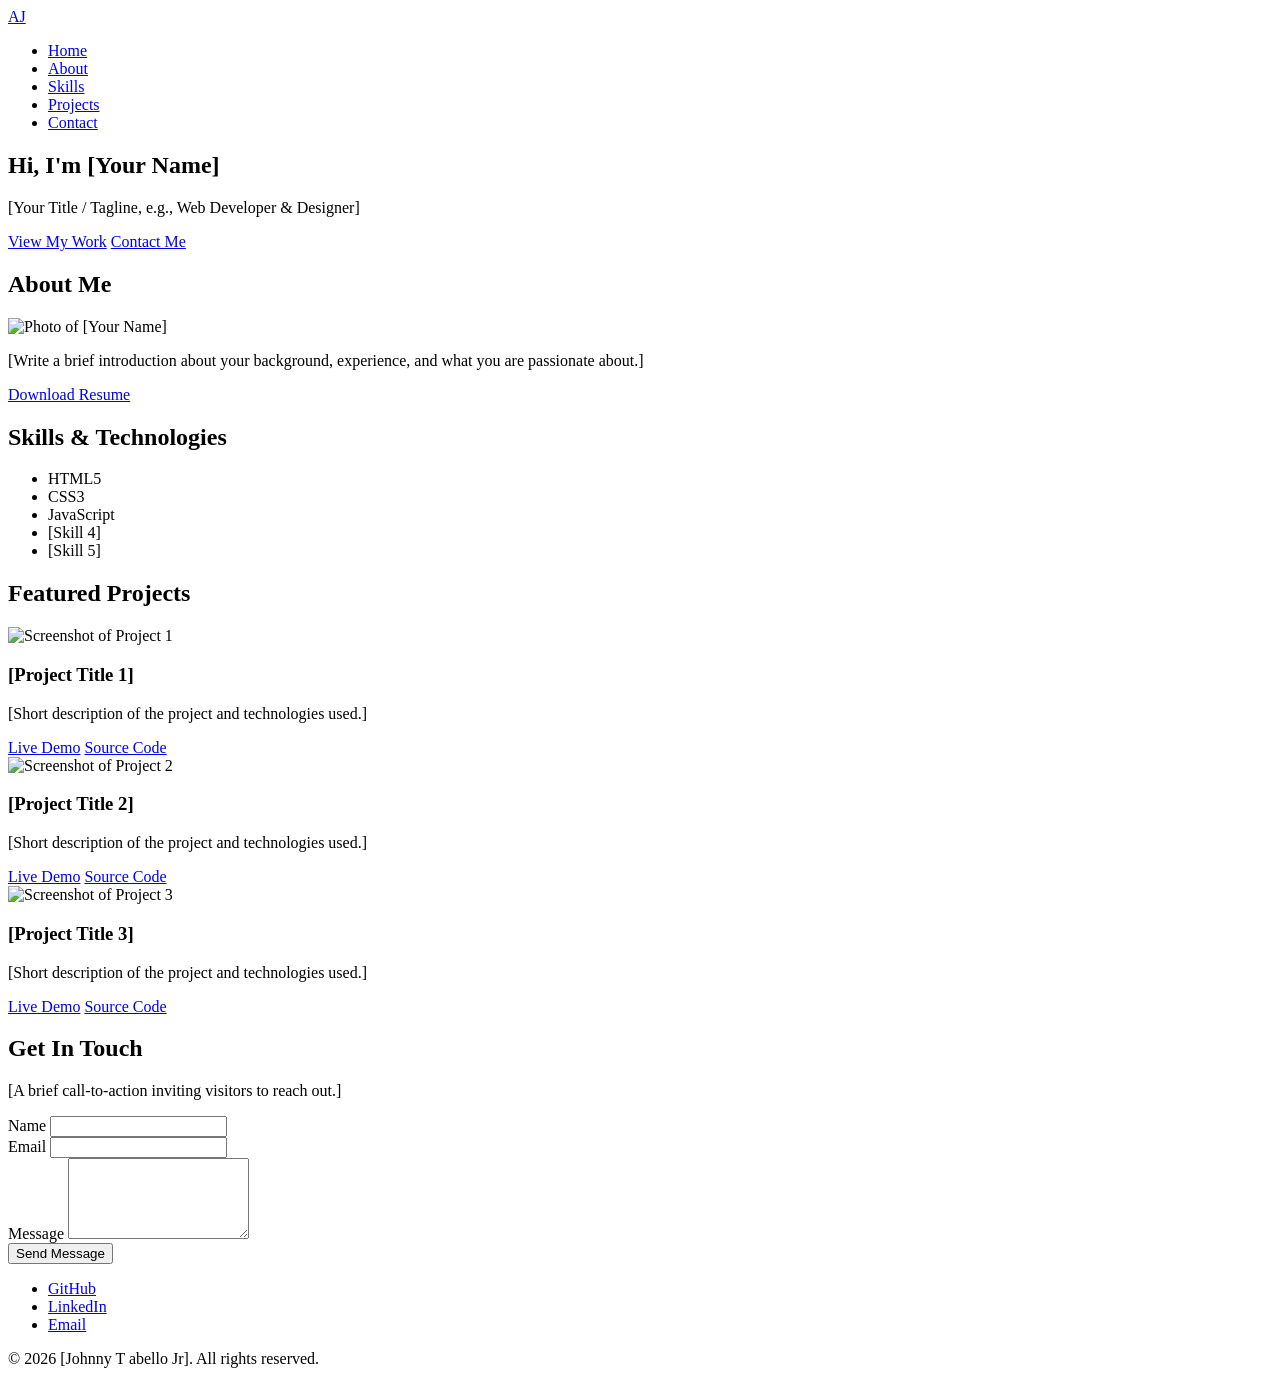
==== index.html @ 411a5d06 "Initial commit" ====
<!DOCTYPE html>
<html lang="en">
<head>
    <meta charset="UTF-8">
    <meta name="viewport" content="width=device-width, initial-scale=1.0">
    <meta name="description" content="Personal portfolio of [Your Name], [Your Role].">
    <title>Johnny T Abello Jr Portfolio</title>
    <!-- Link to external stylesheet -->
    <link rel="stylesheet" href="styles.css">
</head>
<body>

    <!-- Header & Navigation -->
    <header>
        <div class="logo">
            <a href="index.html">AJ</a>
        </div>
        <nav aria-label="Main Navigation">
            <ul>
                <li><a href="index.html">Home</a></li>
                <li><a href="about.html">About</a></li>
                <li><a href="skills.html">Skills</a></li>
                <li><a href="projects.html">Projects</a></li>
                <li><a href="contact.html">Contact</a></li>
            </ul>
        </nav>
    </header>

    <!-- Main Content -->
    <main>

        <!-- Hero Section -->
        <section id="home">
            <h1>Hi, I'm [Your Name]</h1>
            <p>[Your Title / Tagline, e.g., Web Developer & Designer]</p>
            <a href="#projects">View My Work</a>
            <a href="#contact">Contact Me</a>
        </section>

        <!-- About Section -->
        <section id="about">
            <h2>About Me</h2>
            <img src="assets/profile.jpg" alt="Photo of [Your Name]">
            <p>
                [Write a brief introduction about your background, experience, 
                and what you are passionate about.]
            </p>
            <a href="assets/resume.pdf" download>Download Resume</a>
        </section>

        <!-- Skills Section -->
        <section id="skills">
            <h2>Skills & Technologies</h2>
            <ul>
                <li>HTML5</li>
                <li>CSS3</li>
                <li>JavaScript</li>
                <li>[Skill 4]</li>
                <li>[Skill 5]</li>
            </ul>
        </section>

        <!-- Projects Section -->
        <section id="projects">
            <h2>Featured Projects</h2>

            <article class="project-card">
                <img src="assets/project-1.jpg" alt="Screenshot of Project 1">
                <h3>[Project Title 1]</h3>
                <p>[Short description of the project and technologies used.]</p>
                <a href="#" target="_blank" rel="noopener noreferrer">Live Demo</a>
                <a href="#" target="_blank" rel="noopener noreferrer">Source Code</a>
            </article>

            <article class="project-card">
                <img src="assets/project-2.jpg" alt="Screenshot of Project 2">
                <h3>[Project Title 2]</h3>
                <p>[Short description of the project and technologies used.]</p>
                <a href="#" target="_blank" rel="noopener noreferrer">Live Demo</a>
                <a href="#" target="_blank" rel="noopener noreferrer">Source Code</a>
            </article>

            <article class="project-card">
                <img src="assets/project-3.jpg" alt="Screenshot of Project 3">
                <h3>[Project Title 3]</h3>
                <p>[Short description of the project and technologies used.]</p>
                <a href="#" target="_blank" rel="noopener noreferrer">Live Demo</a>
                <a href="#" target="_blank" rel="noopener noreferrer">Source Code</a>
            </article>
        </section>

        <!-- Contact Section -->
        <section id="contact">
            <h2>Get In Touch</h2>
            <p>[A brief call-to-action inviting visitors to reach out.]</p>

            <form action="#" method="POST">
                <div>
                    <label for="name">Name</label>
                    <input type="text" id="name" name="name" required>
                </div>

                <div>
                    <label for="email">Email</label>
                    <input type="email" id="email" name="email" required>
                </div>

                <div>
                    <label for="message">Message</label>
                    <textarea id="message" name="message" rows="5" required></textarea>
                </div>

                <button type="submit">Send Message</button>
            </form>
        </section>

    </main>

    <!-- Footer -->
    <footer>
        <ul aria-label="Social Links">
            <li><a href="#" target="_blank" rel="noopener noreferrer">GitHub</a></li>
            <li><a href="#" target="_blank" rel="noopener noreferrer">LinkedIn</a></li>
            <li><a href="mailto:youremail@example.com">Email</a></li>
        </ul>
        <p>&copy; 2026 [Johnny T abello Jr]. All rights reserved.</p>
    </footer>

    <!-- Link to external JavaScript -->
    <script src="script.js"></script>
</body>
</html>
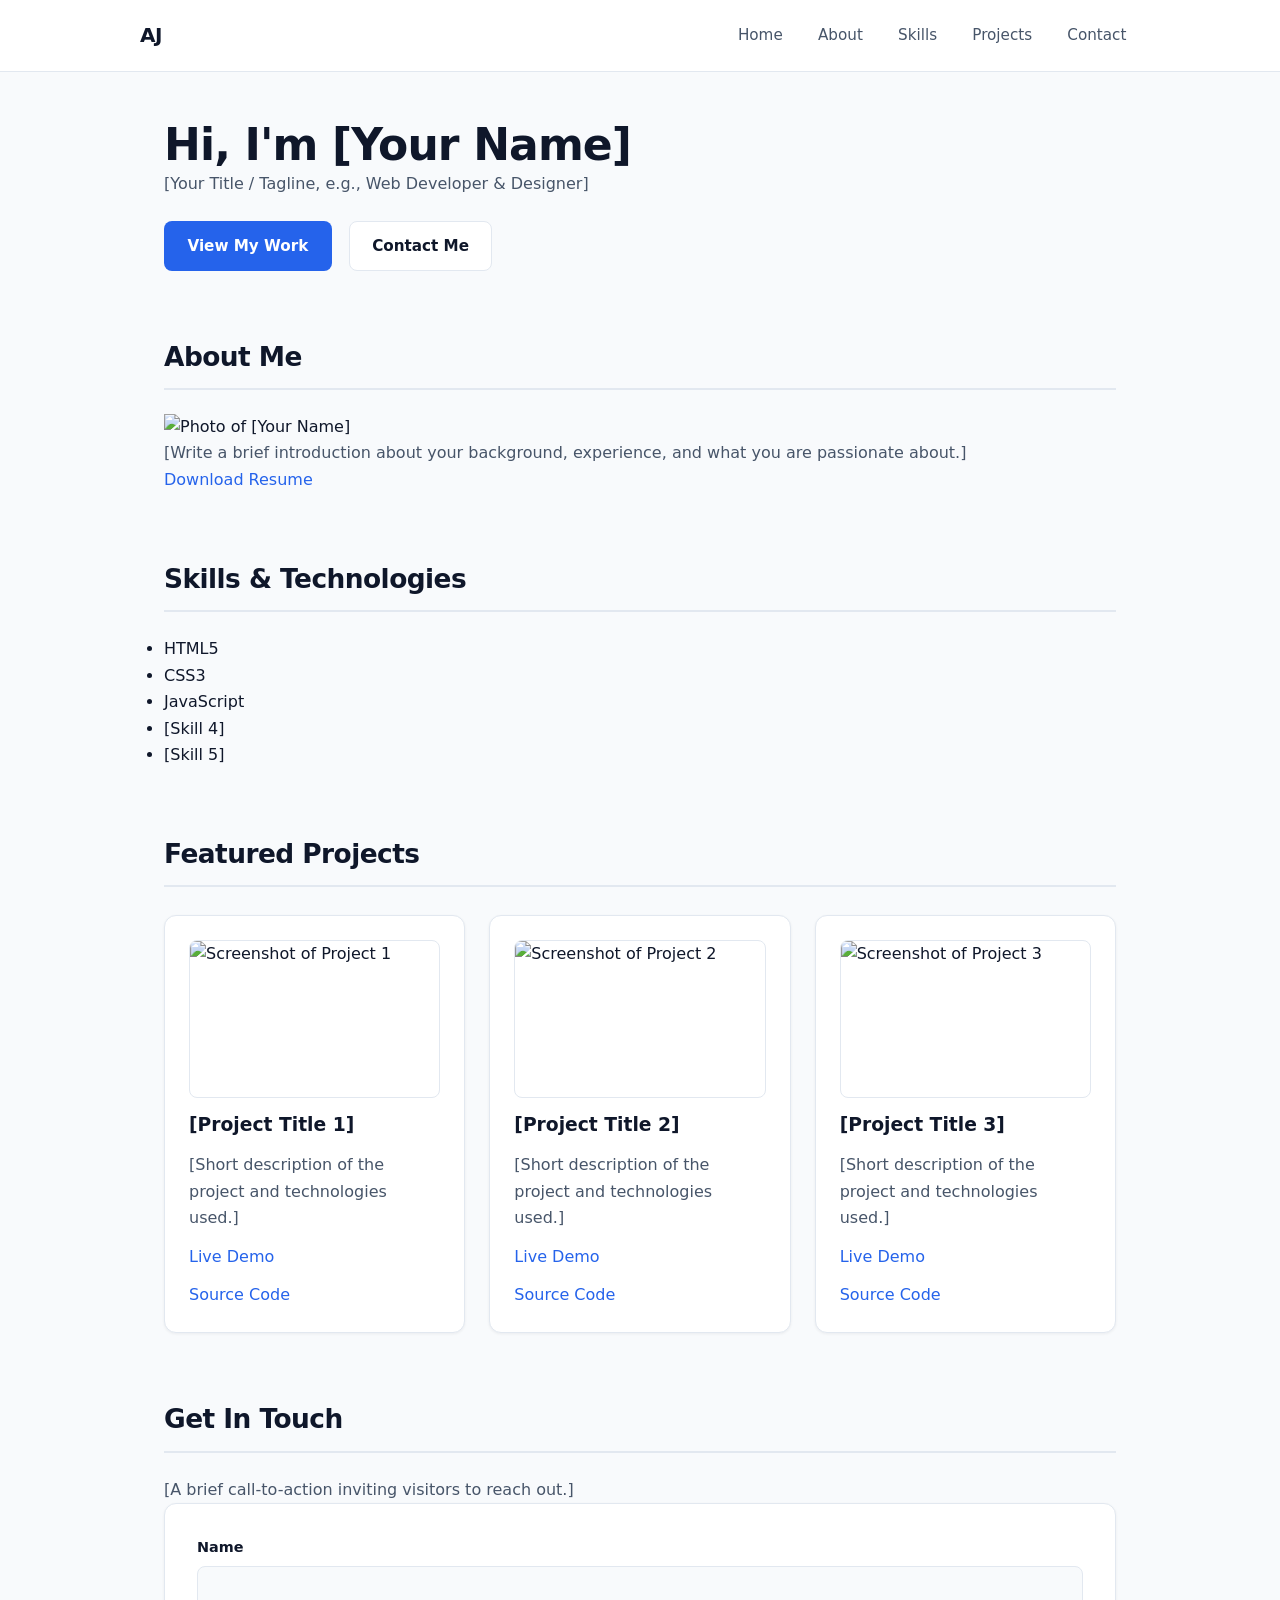
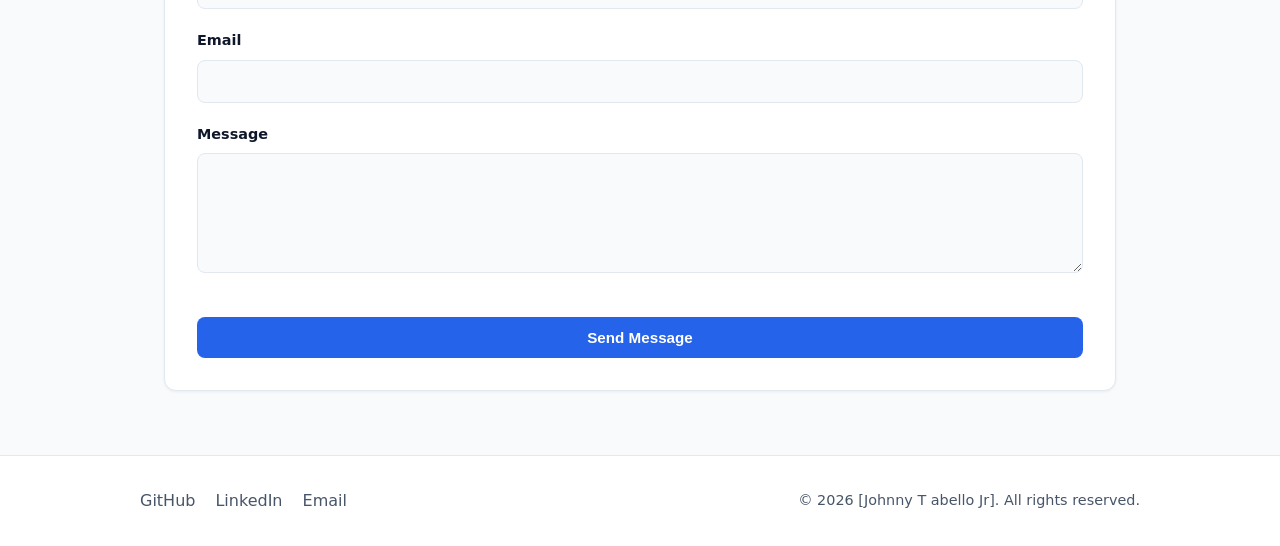
==== commit f2885ada: "gin butangan ko desing ang index kag about sir" ====
--- a/index.html
+++ b/index.html
@@ -6,7 +6,7 @@
     <meta name="description" content="Personal portfolio of [Your Name], [Your Role].">
     <title>Johnny T Abello Jr Portfolio</title>
     <!-- Link to external stylesheet -->
-    <link rel="stylesheet" href="styles.css">
+    <link rel="stylesheet" href="asset/index.css">
 </head>
 <body>
 
--- a/asset/index.css
+++ b/asset/index.css
@@ -0,0 +1,576 @@
+/* =========================================
+   1. CSS Variables & Base Reset
+   ========================================= */
+:root {
+    --bg-main: #f8fafc;
+    --bg-surface: #ffffff;
+    --bg-subtle: #f1f5f9;
+    --text-main: #0f172a;
+    --text-muted: #475569;
+    --accent: #2563eb;
+    --accent-hover: #1d4ed8;
+    --accent-soft: #dbeafe;
+    --border: #e2e8f0;
+    --shadow-sm: 0 1px 3px rgba(15, 23, 42, 0.06);
+    --shadow-md: 0 10px 25px -5px rgba(15, 23, 42, 0.08);
+    --radius: 12px;
+    --max-width: 1000px;
+    --transition: 0.2s ease;
+}
+
+*,
+*::before,
+*::after {
+    box-sizing: border-box;
+    margin: 0;
+    padding: 0;
+}
+
+html {
+    scroll-behavior: smooth;
+}
+
+body {
+    font-family: system-ui, -apple-system, BlinkMacSystemFont, "Segoe UI", Roboto, sans-serif;
+    background-color: var(--bg-main);
+    color: var(--text-main);
+    line-height: 1.65;
+    min-height: 100vh;
+    display: flex;
+    flex-direction: column;
+}
+
+img {
+    max-width: 100%;
+    display: block;
+}
+
+a {
+    color: var(--accent);
+    text-decoration: none;
+    transition: color var(--transition), background-color var(--transition), transform var(--transition);
+}
+
+a:focus-visible,
+button:focus-visible,
+input:focus-visible,
+select:focus-visible,
+textarea:focus-visible {
+    outline: 3px solid var(--accent-soft);
+    outline-offset: 2px;
+}
+
+/* =========================================
+   2. Header & Navigation
+   ========================================= */
+header {
+    position: sticky;
+    top: 0;
+    z-index: 100;
+    background-color: rgba(255, 255, 255, 0.9);
+    backdrop-filter: blur(10px);
+    border-bottom: 1px solid var(--border);
+    padding: 1rem max(1.5rem, calc((100% - var(--max-width)) / 2));
+    display: flex;
+    justify-content: space-between;
+    align-items: center;
+    gap: 1rem;
+}
+
+.logo a {
+    font-size: 1.25rem;
+    font-weight: 700;
+    color: var(--text-main);
+    letter-spacing: -0.02em;
+}
+
+nav ul {
+    list-style: none;
+    display: flex;
+    flex-wrap: wrap;
+    gap: 0.5rem;
+}
+
+nav a {
+    display: inline-block;
+    padding: 0.45rem 0.85rem;
+    border-radius: 8px;
+    color: var(--text-muted);
+    font-weight: 500;
+    font-size: 0.95rem;
+}
+
+nav a:hover {
+    color: var(--text-main);
+    background-color: var(--bg-subtle);
+}
+
+nav a[aria-current="page"] {
+    color: var(--accent);
+    background-color: var(--accent-soft);
+    font-weight: 600;
+}
+
+/* =========================================
+   3. Main Layout & Typography
+   ========================================= */
+main {
+    width: 100%;
+    max-width: var(--max-width);
+    margin: 0 auto;
+    padding: 3rem 1.5rem 4rem;
+    flex: 1;
+    display: flex;
+    flex-direction: column;
+    gap: 4rem;
+}
+
+section > h1,
+section > h2 {
+    letter-spacing: -0.02em;
+    color: var(--text-main);
+}
+
+section > h1 {
+    font-size: clamp(2rem, 4vw, 2.75rem);
+    line-height: 1.15;
+}
+
+section > h2 {
+    font-size: 1.65rem;
+    margin-bottom: 1.5rem;
+    padding-bottom: 0.6rem;
+    border-bottom: 2px solid var(--border);
+}
+
+p {
+    color: var(--text-muted);
+}
+
+/* =========================================
+   4. About Page - Intro & Biography
+   ========================================= */
+#about-intro {
+    display: grid;
+    grid-template-columns: 1fr 220px;
+    grid-template-rows: auto auto;
+    gap: 1rem 3rem;
+    align-items: center;
+    background-color: var(--bg-surface);
+    border: 1px solid var(--border);
+    border-radius: var(--radius);
+    padding: 2.5rem;
+    box-shadow: var(--shadow-sm);
+}
+
+#about-intro h1 {
+    grid-column: 1;
+    grid-row: 1;
+    align-self: end;
+}
+
+#about-intro p {
+    grid-column: 1;
+    grid-row: 2;
+    align-self: start;
+    font-size: 1.125rem;
+}
+
+#about-intro img {
+    grid-column: 2;
+    grid-row: 1 / 3;
+    width: 220px;
+    height: 220px;
+    object-fit: cover;
+    border-radius: 50%;
+    border: 4px solid var(--accent-soft);
+    box-shadow: var(--shadow-md);
+}
+
+#biography {
+    background-color: var(--bg-surface);
+    border: 1px solid var(--border);
+    border-radius: var(--radius);
+    padding: 2rem 2.5rem;
+    box-shadow: var(--shadow-sm);
+}
+
+#biography p + p {
+    margin-top: 1rem;
+}
+
+/* Buttons & Action Links */
+#biography a[download],
+#about-cta a,
+#home a,
+#skills-cta a,
+#projects-cta a,
+.project-links a,
+button[type="submit"] {
+    display: inline-block;
+    margin-top: 1.5rem;
+    padding: 0.7rem 1.4rem;
+    border-radius: 8px;
+    font-weight: 600;
+    font-size: 0.95rem;
+    cursor: pointer;
+    border: 1px solid transparent;
+    background-color: var(--accent);
+    color: #ffffff;
+}
+
+#biography a[download]:hover,
+#about-cta a:hover,
+#home a:hover,
+#skills-cta a:hover,
+#projects-cta a:hover,
+.project-links a:hover,
+button[type="submit"]:hover {
+    background-color: var(--accent-hover);
+    transform: translateY(-1px);
+}
+
+/* Secondary button style when two links sit side-by-side */
+#about-cta a + a,
+#home a + a,
+#skills-cta a + a,
+#projects-cta a + a,
+.project-links a + a {
+    margin-left: 0.75rem;
+    background-color: var(--bg-surface);
+    color: var(--text-main);
+    border-color: var(--border);
+}
+
+#about-cta a + a:hover,
+#home a + a:hover,
+#skills-cta a + a:hover,
+#projects-cta a + a:hover,
+.project-links a + a:hover {
+    background-color: var(--bg-subtle);
+    border-color: var(--text-muted);
+}
+
+/* =========================================
+   5. Experience & Education Cards
+   ========================================= */
+#experience {
+    display: flex;
+    flex-direction: column;
+    gap: 1.25rem;
+}
+
+#experience > h2 {
+    margin-bottom: 0.25rem;
+}
+
+.experience-item {
+    background-color: var(--bg-surface);
+    border: 1px solid var(--border);
+    border-left: 4px solid var(--accent);
+    border-radius: var(--radius);
+    padding: 1.75rem 2rem;
+    box-shadow: var(--shadow-sm);
+}
+
+.experience-item h3,
+.education-item h3,
+.certification-item h3 {
+    font-size: 1.2rem;
+    color: var(--text-main);
+    margin-bottom: 0.25rem;
+}
+
+.experience-item p strong,
+.education-item p strong,
+.certification-item p strong {
+    color: var(--text-main);
+}
+
+.experience-item time,
+.education-item time,
+.certification-item time {
+    font-size: 0.9rem;
+    color: var(--text-muted);
+}
+
+.experience-item ul {
+    margin-top: 1rem;
+    padding-left: 1.25rem;
+    color: var(--text-muted);
+}
+
+.experience-item li + li {
+    margin-top: 0.45rem;
+}
+
+#education {
+    display: grid;
+    grid-template-columns: repeat(auto-fit, minmax(280px, 1fr));
+    gap: 1.25rem;
+}
+
+#education > h2 {
+    grid-column: 1 / -1;
+    margin-bottom: 0.25rem;
+}
+
+.education-item,
+.certification-item {
+    background-color: var(--bg-surface);
+    border: 1px solid var(--border);
+    border-radius: var(--radius);
+    padding: 1.5rem 1.75rem;
+    box-shadow: var(--shadow-sm);
+}
+
+/* =========================================
+   6. Skills Overview & Tag Pills
+   ========================================= */
+#skills-overview,
+#technical-skills {
+    display: grid;
+    grid-template-columns: repeat(auto-fit, minmax(260px, 1fr));
+    gap: 1.25rem;
+}
+
+#skills-overview > h2,
+#technical-skills > h2 {
+    grid-column: 1 / -1;
+    margin-bottom: 0.25rem;
+}
+
+.skill-group,
+.skill-category {
+    background-color: var(--bg-surface);
+    border: 1px solid var(--border);
+    border-radius: var(--radius);
+    padding: 1.5rem;
+    box-shadow: var(--shadow-sm);
+}
+
+.skill-group h3,
+.skill-category h3 {
+    font-size: 1.1rem;
+    margin-bottom: 1rem;
+    color: var(--text-main);
+}
+
+.skill-group ul {
+    list-style: none;
+    display: flex;
+    flex-wrap: wrap;
+    gap: 0.5rem;
+}
+
+.skill-group li {
+    background-color: var(--bg-subtle);
+    color: var(--text-main);
+    border: 1px solid var(--border);
+    padding: 0.35rem 0.8rem;
+    border-radius: 999px;
+    font-size: 0.875rem;
+    font-weight: 500;
+}
+
+/* =========================================
+   7. Call to Action Banner
+   ========================================= */
+#about-cta,
+#skills-cta,
+#projects-cta {
+    background-color: var(--bg-surface);
+    border: 1px solid var(--border);
+    border-radius: var(--radius);
+    padding: 2.5rem;
+    text-align: center;
+    box-shadow: var(--shadow-sm);
+}
+
+#about-cta h2,
+#skills-cta h2,
+#projects-cta h2 {
+    border-bottom: none;
+    margin-bottom: 0.5rem;
+    padding-bottom: 0;
+}
+
+/* =========================================
+   8. Shared Styles for Other Pages
+   (Projects, Contact Forms, Home)
+   ========================================= */
+#all-projects,
+#projects {
+    display: grid;
+    grid-template-columns: repeat(auto-fit, minmax(280px, 1fr));
+    gap: 1.5rem;
+}
+
+#all-projects > h2,
+#projects > h2 {
+    grid-column: 1 / -1;
+    margin-bottom: 0.25rem;
+}
+
+.project-card,
+.project-featured {
+    background-color: var(--bg-surface);
+    border: 1px solid var(--border);
+    border-radius: var(--radius);
+    padding: 1.5rem;
+    box-shadow: var(--shadow-sm);
+    display: flex;
+    flex-direction: column;
+    gap: 0.75rem;
+}
+
+.project-card img,
+.project-featured img {
+    border-radius: 8px;
+    aspect-ratio: 16 / 10;
+    object-fit: cover;
+    border: 1px solid var(--border);
+}
+
+.project-filters {
+    display: flex;
+    flex-wrap: wrap;
+    gap: 0.5rem;
+    margin-top: 1.25rem;
+}
+
+.project-filters button {
+    padding: 0.45rem 1rem;
+    border-radius: 999px;
+    border: 1px solid var(--border);
+    background-color: var(--bg-surface);
+    color: var(--text-muted);
+    font-weight: 500;
+    cursor: pointer;
+}
+
+.project-filters button:hover {
+    background-color: var(--accent-soft);
+    color: var(--accent);
+    border-color: var(--accent-soft);
+}
+
+form {
+    background-color: var(--bg-surface);
+    border: 1px solid var(--border);
+    border-radius: var(--radius);
+    padding: 2rem;
+    display: flex;
+    flex-direction: column;
+    gap: 1.25rem;
+    box-shadow: var(--shadow-sm);
+}
+
+form div {
+    display: flex;
+    flex-direction: column;
+    gap: 0.4rem;
+}
+
+label {
+    font-weight: 600;
+    font-size: 0.9rem;
+    color: var(--text-main);
+}
+
+input,
+select,
+textarea {
+    padding: 0.7rem 0.9rem;
+    border: 1px solid var(--border);
+    border-radius: 8px;
+    font-family: inherit;
+    font-size: 1rem;
+    color: var(--text-main);
+    background-color: var(--bg-main);
+}
+
+input:focus,
+select:focus,
+textarea:focus {
+    border-color: var(--accent);
+    background-color: var(--bg-surface);
+}
+
+/* =========================================
+   9. Footer
+   ========================================= */
+footer {
+    border-top: 1px solid var(--border);
+    background-color: var(--bg-surface);
+    padding: 2rem max(1.5rem, calc((100% - var(--max-width)) / 2));
+    display: flex;
+    flex-wrap: wrap;
+    justify-content: space-between;
+    align-items: center;
+    gap: 1rem;
+}
+
+footer ul {
+    list-style: none;
+    display: flex;
+    gap: 1.25rem;
+}
+
+footer a {
+    color: var(--text-muted);
+    font-weight: 500;
+}
+
+footer a:hover {
+    color: var(--accent);
+}
+
+footer p {
+    font-size: 0.9rem;
+}
+
+/* =========================================
+   10. Responsive Adjustments (Mobile)
+   ========================================= */
+@media (max-width: 768px) {
+    header {
+        flex-direction: column;
+        align-items: flex-start;
+    }
+
+    #about-intro {
+        grid-template-columns: 1fr;
+        text-align: center;
+        padding: 2rem 1.5rem;
+        gap: 1.25rem;
+    }
+
+    #about-intro h1,
+    #about-intro p,
+    #about-intro img {
+        grid-column: 1;
+        grid-row: auto;
+        justify-self: center;
+    }
+
+    #about-intro img {
+        width: 170px;
+        height: 170px;
+        order: -1;
+    }
+
+    #biography {
+        padding: 1.5rem;
+    }
+
+    #about-cta a + a {
+        margin-left: 0;
+        margin-top: 0.75rem;
+    }
+
+    footer {
+        flex-direction: column;
+        text-align: center;
+    }
+}
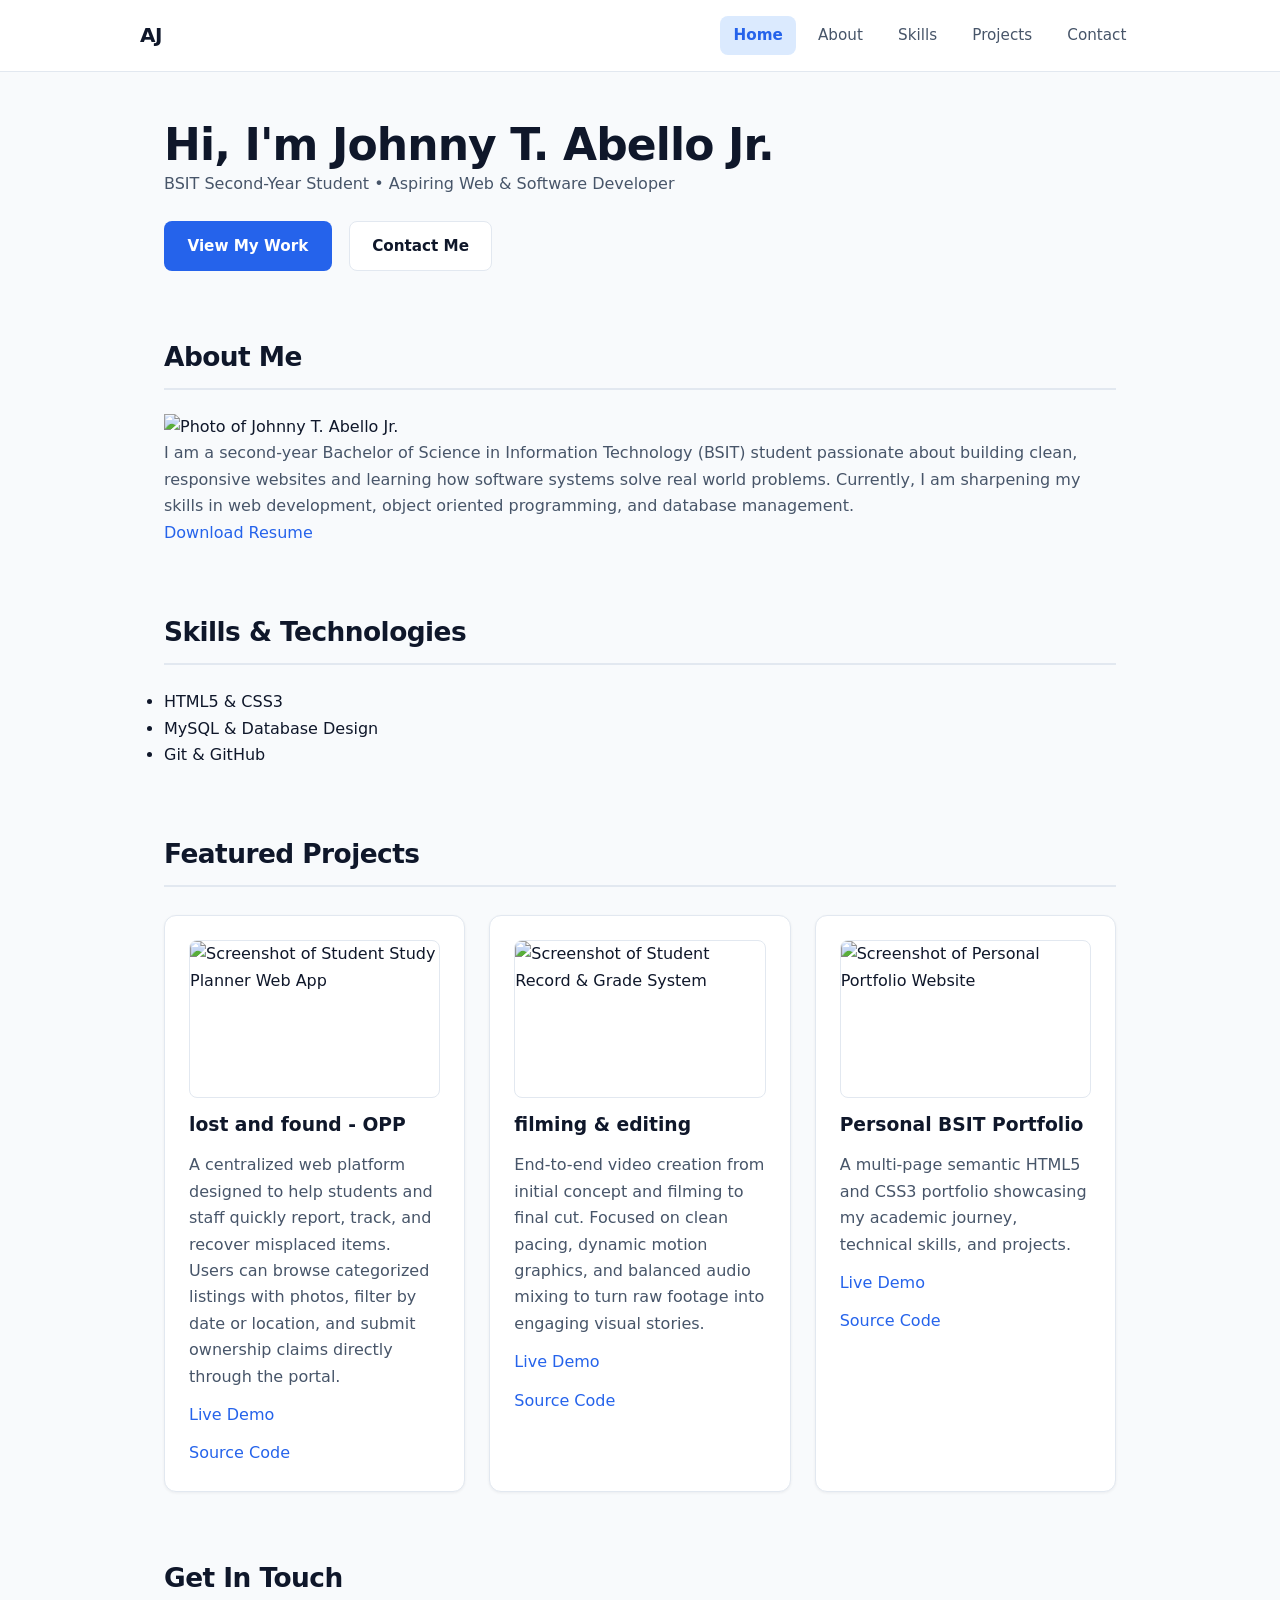
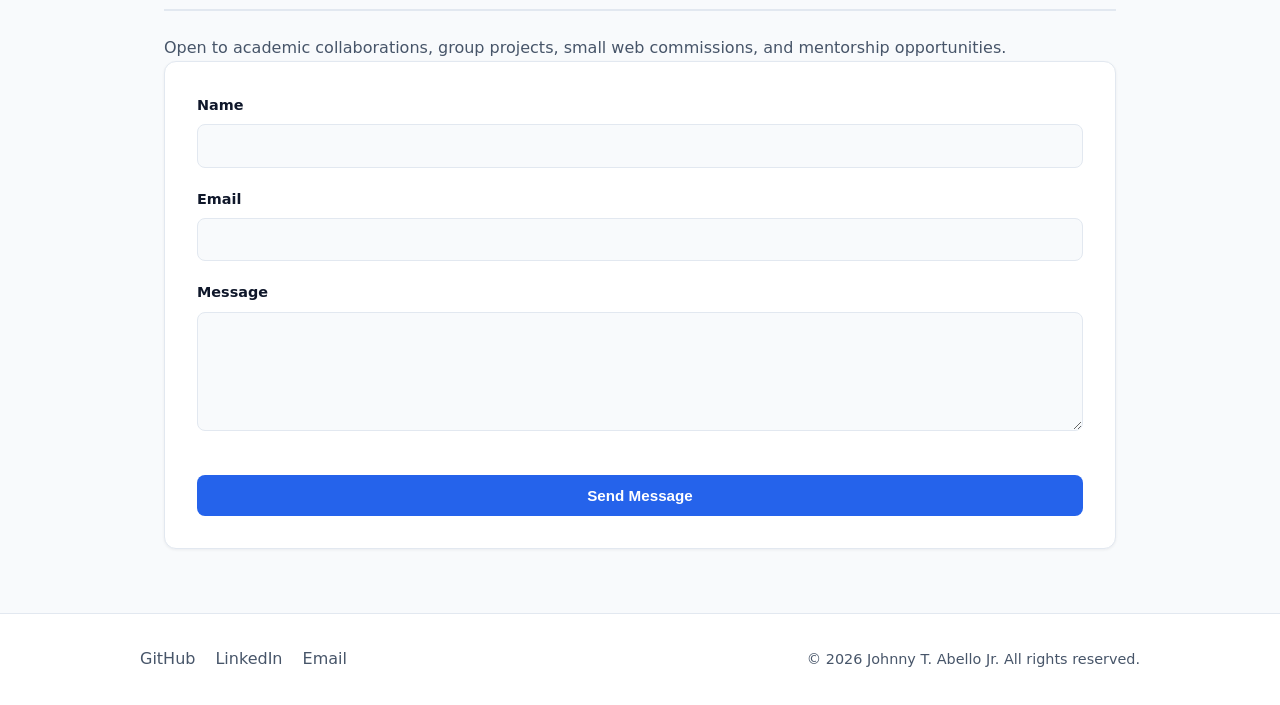
==== commit c5f6b63a: "changing details on index and about" ====
--- a/index.html
+++ b/index.html
@@ -3,8 +3,8 @@
 <head>
     <meta charset="UTF-8">
     <meta name="viewport" content="width=device-width, initial-scale=1.0">
-    <meta name="description" content="Personal portfolio of [Your Name], [Your Role].">
-    <title>Johnny T Abello Jr Portfolio</title>
+    <meta name="description" content="Personal portfolio of Johnny T. Abello Jr., a 2nd-Year BSIT student and aspiring web & software developer.">
+    <title>Johnny T. Abello Jr. | BSIT Portfolio</title>
     <!-- Link to external stylesheet -->
     <link rel="stylesheet" href="asset/index.css">
 </head>
@@ -17,7 +17,7 @@
         </div>
         <nav aria-label="Main Navigation">
             <ul>
-                <li><a href="index.html">Home</a></li>
+                <li><a href="index.html" aria-current="page">Home</a></li>
                 <li><a href="about.html">About</a></li>
                 <li><a href="skills.html">Skills</a></li>
                 <li><a href="projects.html">Projects</a></li>
@@ -31,32 +31,32 @@
 
         <!-- Hero Section -->
         <section id="home">
-            <h1>Hi, I'm [Your Name]</h1>
-            <p>[Your Title / Tagline, e.g., Web Developer & Designer]</p>
-            <a href="#projects">View My Work</a>
-            <a href="#contact">Contact Me</a>
+            <h1>Hi, I'm Johnny T. Abello Jr.</h1>
+            <p>BSIT Second-Year Student &bull; Aspiring Web &amp; Software Developer</p>
+            <a href="projects.html">View My Work</a>
+            <a href="contact.html">Contact Me</a>
         </section>
 
         <!-- About Section -->
         <section id="about">
             <h2>About Me</h2>
-            <img src="assets/profile.jpg" alt="Photo of [Your Name]">
+            <img src="assets/profile.jpg" alt="Photo of Johnny T. Abello Jr.">
             <p>
-                [Write a brief introduction about your background, experience, 
-                and what you are passionate about.]
+                I am a second-year Bachelor of Science in Information Technology (BSIT) student
+                passionate about building clean, responsive websites and learning how software systems
+                solve real world problems. Currently, I am sharpening my skills in web development,
+                object oriented programming, and database management.
             </p>
             <a href="assets/resume.pdf" download>Download Resume</a>
         </section>
 
         <!-- Skills Section -->
         <section id="skills">
-            <h2>Skills & Technologies</h2>
+            <h2>Skills &amp; Technologies</h2>
             <ul>
-                <li>HTML5</li>
-                <li>CSS3</li>
-                <li>JavaScript</li>
-                <li>[Skill 4]</li>
-                <li>[Skill 5]</li>
+                <li>HTML5 &amp; CSS3</li>
+                <li>MySQL &amp; Database Design</li>
+                <li>Git &amp; GitHub</li>
             </ul>
         </section>
 
@@ -65,25 +65,25 @@
             <h2>Featured Projects</h2>
 
             <article class="project-card">
-                <img src="assets/project-1.jpg" alt="Screenshot of Project 1">
-                <h3>[Project Title 1]</h3>
-                <p>[Short description of the project and technologies used.]</p>
+                <img src="assets/project-1.jpg" alt="Screenshot of Student Study Planner Web App">
+                <h3>lost and found - OPP</h3>
+                <p>A centralized web platform designed to help students and staff quickly report, track, and recover misplaced items. Users can browse categorized listings with photos, filter by date or location, and submit ownership claims directly through the portal.</p>
                 <a href="#" target="_blank" rel="noopener noreferrer">Live Demo</a>
                 <a href="#" target="_blank" rel="noopener noreferrer">Source Code</a>
             </article>
 
             <article class="project-card">
-                <img src="assets/project-2.jpg" alt="Screenshot of Project 2">
-                <h3>[Project Title 2]</h3>
-                <p>[Short description of the project and technologies used.]</p>
+                <img src="assets/project-2.jpg" alt="Screenshot of Student Record &amp; Grade System">
+                <h3>filming &amp; editing</h3>
+                <p>End-to-end video creation from initial concept and filming to final cut. Focused on clean pacing, dynamic motion graphics, and balanced audio mixing to turn raw footage into engaging visual stories.</p>
                 <a href="#" target="_blank" rel="noopener noreferrer">Live Demo</a>
                 <a href="#" target="_blank" rel="noopener noreferrer">Source Code</a>
             </article>
 
             <article class="project-card">
-                <img src="assets/project-3.jpg" alt="Screenshot of Project 3">
-                <h3>[Project Title 3]</h3>
-                <p>[Short description of the project and technologies used.]</p>
+                <img src="assets/project-3.jpg" alt="Screenshot of Personal Portfolio Website">
+                <h3>Personal BSIT Portfolio</h3>
+                <p>A multi-page semantic HTML5 and CSS3 portfolio showcasing my academic journey, technical skills, and projects.</p>
                 <a href="#" target="_blank" rel="noopener noreferrer">Live Demo</a>
                 <a href="#" target="_blank" rel="noopener noreferrer">Source Code</a>
             </article>
@@ -92,7 +92,7 @@
         <!-- Contact Section -->
         <section id="contact">
             <h2>Get In Touch</h2>
-            <p>[A brief call-to-action inviting visitors to reach out.]</p>
+            <p>Open to academic collaborations, group projects, small web commissions, and mentorship opportunities.</p>
 
             <form action="#" method="POST">
                 <div>
@@ -121,9 +121,9 @@
         <ul aria-label="Social Links">
             <li><a href="#" target="_blank" rel="noopener noreferrer">GitHub</a></li>
             <li><a href="#" target="_blank" rel="noopener noreferrer">LinkedIn</a></li>
-            <li><a href="mailto:youremail@example.com">Email</a></li>
+            <li><a href="mailto:johnny.abello@example.com">Email</a></li>
         </ul>
-        <p>&copy; 2026 [Johnny T abello Jr]. All rights reserved.</p>
+        <p>&copy; 2026 Johnny T. Abello Jr. All rights reserved.</p>
     </footer>
 
     <!-- Link to external JavaScript -->
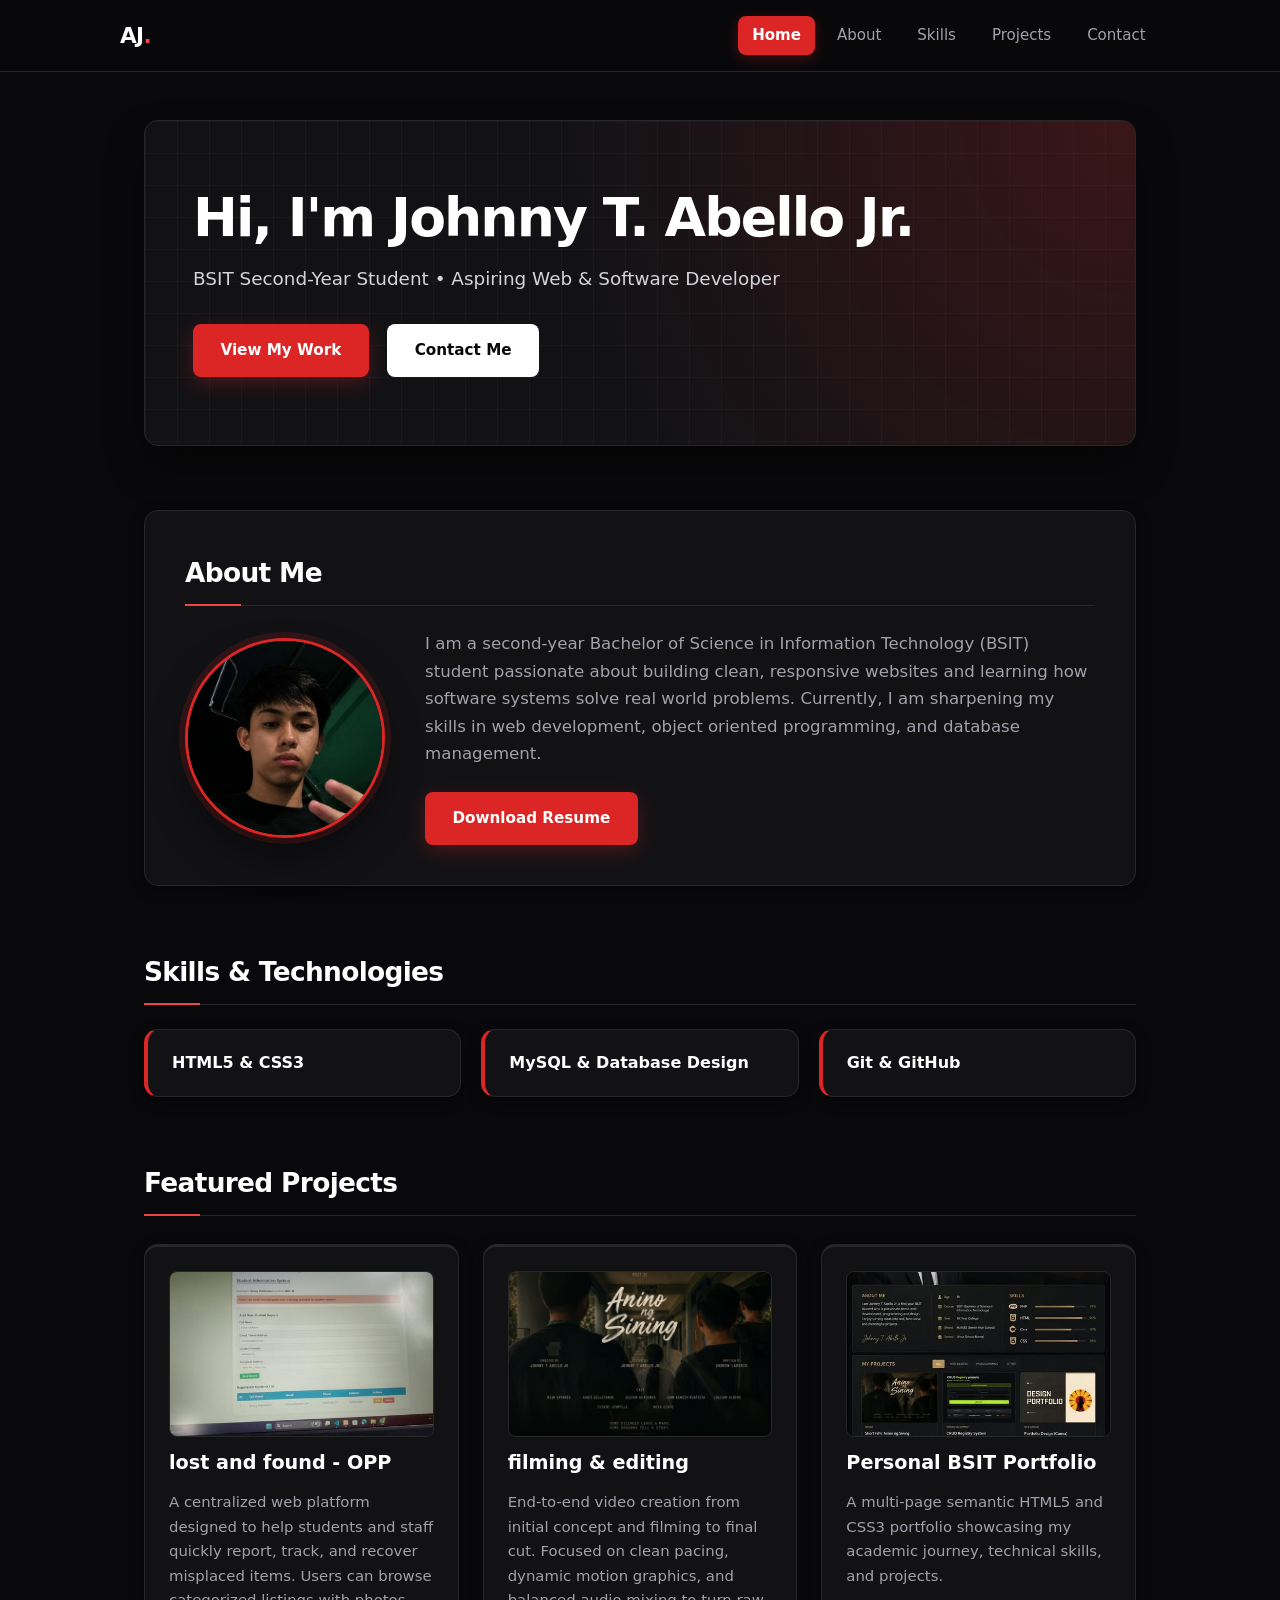
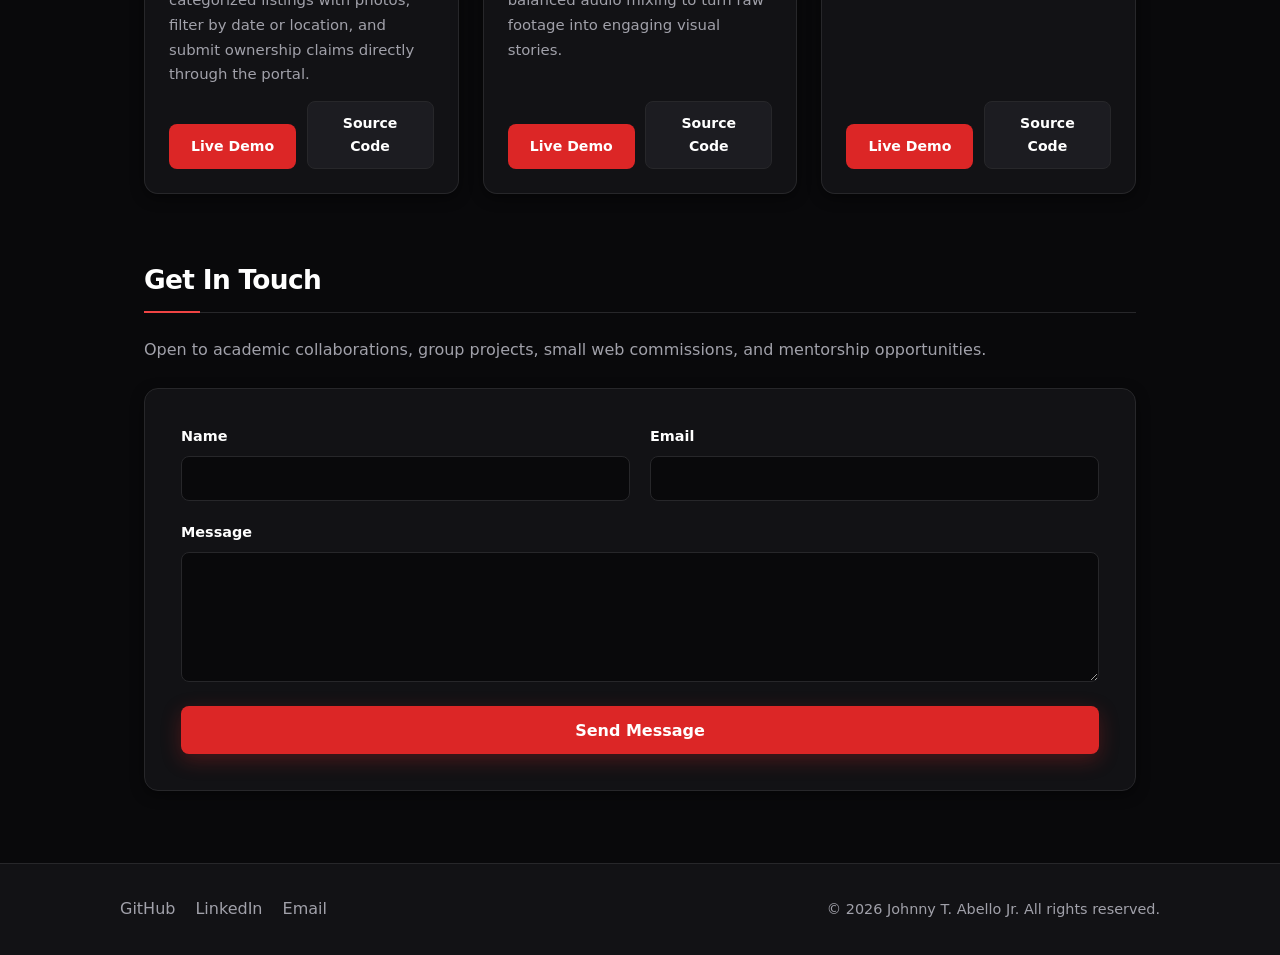
==== commit a7356ef6: "adding a picture on index" ====
--- a/index.html
+++ b/index.html
@@ -40,7 +40,7 @@
         <!-- About Section -->
         <section id="about">
             <h2>About Me</h2>
-            <img src="assets/profile.jpg" alt="Photo of Johnny T. Abello Jr.">
+            <img src="asset/photo/profile.jpg" alt="Photo of Johnny T. Abello Jr.">
             <p>
                 I am a second-year Bachelor of Science in Information Technology (BSIT) student
                 passionate about building clean, responsive websites and learning how software systems
@@ -65,7 +65,7 @@
             <h2>Featured Projects</h2>
 
             <article class="project-card">
-                <img src="assets/project-1.jpg" alt="Screenshot of Student Study Planner Web App">
+                <img src="asset/photo/lost.jpg" alt="Screenshot of Student Study Planner Web App">
                 <h3>lost and found - OPP</h3>
                 <p>A centralized web platform designed to help students and staff quickly report, track, and recover misplaced items. Users can browse categorized listings with photos, filter by date or location, and submit ownership claims directly through the portal.</p>
                 <a href="#" target="_blank" rel="noopener noreferrer">Live Demo</a>
@@ -73,7 +73,7 @@
             </article>
 
             <article class="project-card">
-                <img src="assets/project-2.jpg" alt="Screenshot of Student Record &amp; Grade System">
+                <img src="asset/photo/film.jpg" alt="Screenshot of Student Record &amp; Grade System">
                 <h3>filming &amp; editing</h3>
                 <p>End-to-end video creation from initial concept and filming to final cut. Focused on clean pacing, dynamic motion graphics, and balanced audio mixing to turn raw footage into engaging visual stories.</p>
                 <a href="#" target="_blank" rel="noopener noreferrer">Live Demo</a>
@@ -81,7 +81,7 @@
             </article>
 
             <article class="project-card">
-                <img src="assets/project-3.jpg" alt="Screenshot of Personal Portfolio Website">
+                <img src="asset/photo/portfolio.jpg" alt="Screenshot of Personal Portfolio Website">
                 <h3>Personal BSIT Portfolio</h3>
                 <p>A multi-page semantic HTML5 and CSS3 portfolio showcasing my academic journey, technical skills, and projects.</p>
                 <a href="#" target="_blank" rel="noopener noreferrer">Live Demo</a>
--- a/asset/index.css
+++ b/asset/index.css
@@ -2,20 +2,21 @@
    1. CSS Variables & Base Reset
    ========================================= */
 :root {
-    --bg-main: #f8fafc;
-    --bg-surface: #ffffff;
-    --bg-subtle: #f1f5f9;
-    --text-main: #0f172a;
-    --text-muted: #475569;
-    --accent: #2563eb;
-    --accent-hover: #1d4ed8;
-    --accent-soft: #dbeafe;
-    --border: #e2e8f0;
-    --shadow-sm: 0 1px 3px rgba(15, 23, 42, 0.06);
-    --shadow-md: 0 10px 25px -5px rgba(15, 23, 42, 0.08);
-    --radius: 12px;
-    --max-width: 1000px;
-    --transition: 0.2s ease;
+    --bg-main: #09090b;
+    --bg-surface: #121215;
+    --bg-subtle: #1c1c21;
+    --text-main: #ffffff;
+    --text-muted: #a1a1aa;
+    --accent: #dc2626;
+    --accent-bright: #ef4444;
+    --accent-soft: rgba(220, 38, 38, 0.15);
+    --accent-glow: rgba(220, 38, 38, 0.28);
+    --border: #27272a;
+    --shadow-sm: 0 4px 14px rgba(0, 0, 0, 0.45);
+    --shadow-md: 0 20px 45px -12px rgba(0, 0, 0, 0.75);
+    --radius: 14px;
+    --max-width: 1040px;
+    --transition: 0.22s cubic-bezier(0.4, 0, 0.2, 1);
 }
 
 *,
@@ -28,6 +29,12 @@
 
 html {
     scroll-behavior: smooth;
+    color-scheme: dark;
+}
+
+::selection {
+    background-color: var(--accent);
+    color: #ffffff;
 }
 
 body {
@@ -46,18 +53,17 @@
 }
 
 a {
-    color: var(--accent);
+    color: var(--accent-bright);
     text-decoration: none;
-    transition: color var(--transition), background-color var(--transition), transform var(--transition);
+    transition: color var(--transition), background-color var(--transition), border-color var(--transition), box-shadow var(--transition), transform var(--transition);
 }
 
 a:focus-visible,
 button:focus-visible,
 input:focus-visible,
-select:focus-visible,
 textarea:focus-visible {
-    outline: 3px solid var(--accent-soft);
-    outline-offset: 2px;
+    outline: 2px solid var(--accent-bright);
+    outline-offset: 3px;
 }
 
 /* =========================================
@@ -67,8 +73,8 @@
     position: sticky;
     top: 0;
     z-index: 100;
-    background-color: rgba(255, 255, 255, 0.9);
-    backdrop-filter: blur(10px);
+    background-color: rgba(9, 9, 11, 0.88);
+    backdrop-filter: blur(12px);
     border-bottom: 1px solid var(--border);
     padding: 1rem max(1.5rem, calc((100% - var(--max-width)) / 2));
     display: flex;
@@ -78,26 +84,31 @@
 }
 
 .logo a {
-    font-size: 1.25rem;
-    font-weight: 700;
-    color: var(--text-main);
-    letter-spacing: -0.02em;
+    font-size: 1.35rem;
+    font-weight: 800;
+    color: var(--text-main);
+    letter-spacing: -0.03em;
+}
+
+.logo a::after {
+    content: ".";
+    color: var(--accent-bright);
 }
 
 nav ul {
     list-style: none;
     display: flex;
     flex-wrap: wrap;
-    gap: 0.5rem;
+    gap: 0.45rem;
 }
 
 nav a {
     display: inline-block;
-    padding: 0.45rem 0.85rem;
+    padding: 0.45rem 0.9rem;
     border-radius: 8px;
     color: var(--text-muted);
     font-weight: 500;
-    font-size: 0.95rem;
+    font-size: 0.94rem;
 }
 
 nav a:hover {
@@ -106,41 +117,45 @@
 }
 
 nav a[aria-current="page"] {
-    color: var(--accent);
-    background-color: var(--accent-soft);
+    color: #ffffff;
+    background-color: var(--accent);
     font-weight: 600;
-}
-
-/* =========================================
-   3. Main Layout & Typography
+    box-shadow: 0 4px 14px var(--accent-glow);
+}
+
+/* =========================================
+   3. Main Layout & Section Headings
    ========================================= */
 main {
     width: 100%;
     max-width: var(--max-width);
     margin: 0 auto;
-    padding: 3rem 1.5rem 4rem;
+    padding: 3rem 1.5rem 4.5rem;
     flex: 1;
     display: flex;
     flex-direction: column;
     gap: 4rem;
 }
 
-section > h1,
-section > h2 {
-    letter-spacing: -0.02em;
-    color: var(--text-main);
-}
-
-section > h1 {
-    font-size: clamp(2rem, 4vw, 2.75rem);
-    line-height: 1.15;
-}
-
 section > h2 {
     font-size: 1.65rem;
+    font-weight: 700;
+    color: var(--text-main);
+    letter-spacing: -0.025em;
     margin-bottom: 1.5rem;
-    padding-bottom: 0.6rem;
-    border-bottom: 2px solid var(--border);
+    padding-bottom: 0.65rem;
+    border-bottom: 1px solid var(--border);
+    position: relative;
+}
+
+section > h2::after {
+    content: "";
+    position: absolute;
+    left: 0;
+    bottom: -1px;
+    width: 56px;
+    height: 2px;
+    background-color: var(--accent-bright);
 }
 
 p {
@@ -148,13 +163,76 @@
 }
 
 /* =========================================
-   4. About Page - Intro & Biography
-   ========================================= */
-#about-intro {
+   4. Hero Section (#home)
+   ========================================= */
+#home {
+    background-color: var(--bg-surface);
+    background-image:
+        radial-gradient(circle at top right, rgba(220, 38, 38, 0.2), transparent 55%),
+        linear-gradient(rgba(255, 255, 255, 0.03) 1px, transparent 1px),
+        linear-gradient(90deg, rgba(255, 255, 255, 0.03) 1px, transparent 1px);
+    background-size: 100% 100%, 32px 32px, 32px 32px;
+    border: 1px solid var(--border);
+    border-radius: var(--radius);
+    padding: 4.25rem 3rem;
+    box-shadow: var(--shadow-md);
+}
+
+#home h1 {
+    font-size: clamp(2.2rem, 5vw, 3.35rem);
+    font-weight: 800;
+    line-height: 1.1;
+    letter-spacing: -0.035em;
+    color: var(--text-main);
+    margin-bottom: 1rem;
+}
+
+#home p {
+    font-size: 1.15rem;
+    color: #d4d4d8;
+    max-width: 58ch;
+}
+
+#home a,
+#about a[download] {
+    display: inline-block;
+    margin-top: 1.85rem;
+    padding: 0.82rem 1.65rem;
+    border-radius: 8px;
+    font-weight: 600;
+    font-size: 0.95rem;
+    background-color: var(--accent);
+    color: #ffffff;
+    border: 1px solid transparent;
+    box-shadow: 0 6px 20px var(--accent-glow);
+}
+
+#home a:hover,
+#about a[download]:hover {
+    background-color: var(--accent-bright);
+    transform: translateY(-2px);
+}
+
+#home a + a {
+    margin-left: 0.85rem;
+    background-color: #ffffff;
+    color: #09090b;
+    box-shadow: none;
+}
+
+#home a + a:hover {
+    background-color: #e4e4e7;
+    transform: translateY(-2px);
+}
+
+/* =========================================
+   5. About Section (#about)
+   ========================================= */
+#about {
     display: grid;
-    grid-template-columns: 1fr 220px;
-    grid-template-rows: auto auto;
-    gap: 1rem 3rem;
+    grid-template-columns: 200px 1fr;
+    grid-template-rows: auto auto auto;
+    gap: 1rem 2.5rem;
     align-items: center;
     background-color: var(--bg-surface);
     border: 1px solid var(--border);
@@ -163,305 +241,167 @@
     box-shadow: var(--shadow-sm);
 }
 
-#about-intro h1 {
+#about h2 {
+    grid-column: 1 / -1;
+    margin-bottom: 0.5rem;
+}
+
+#about img {
     grid-column: 1;
-    grid-row: 1;
-    align-self: end;
-}
-
-#about-intro p {
-    grid-column: 1;
-    grid-row: 2;
-    align-self: start;
-    font-size: 1.125rem;
-}
-
-#about-intro img {
-    grid-column: 2;
-    grid-row: 1 / 3;
-    width: 220px;
-    height: 220px;
+    grid-row: 2 / 4;
+    width: 200px;
+    height: 200px;
     object-fit: cover;
     border-radius: 50%;
-    border: 4px solid var(--accent-soft);
-    box-shadow: var(--shadow-md);
-}
-
-#biography {
+    border: 3px solid var(--accent);
+    background-color: var(--bg-subtle);
+    box-shadow: 0 0 0 6px var(--accent-soft), var(--shadow-md);
+}
+
+#about p {
+    grid-column: 2;
+    grid-row: 2;
+    font-size: 1.04rem;
+}
+
+#about a[download] {
+    grid-column: 2;
+    grid-row: 3;
+    justify-self: start;
+    margin-top: 0.5rem;
+}
+
+/* =========================================
+   6. Skills Grid (#skills)
+   ========================================= */
+#skills ul {
+    list-style: none;
+    display: grid;
+    grid-template-columns: repeat(auto-fit, minmax(240px, 1fr));
+    gap: 1.25rem;
+}
+
+#skills li {
     background-color: var(--bg-surface);
-    border: 1px solid var(--border);
+    color: #ffffff;
+    border: 1px solid var(--border);
+    border-left: 4px solid var(--accent);
+    padding: 1.25rem 1.5rem;
     border-radius: var(--radius);
-    padding: 2rem 2.5rem;
+    font-size: 1rem;
+    font-weight: 600;
     box-shadow: var(--shadow-sm);
-}
-
-#biography p + p {
-    margin-top: 1rem;
-}
-
-/* Buttons & Action Links */
-#biography a[download],
-#about-cta a,
-#home a,
-#skills-cta a,
-#projects-cta a,
-.project-links a,
-button[type="submit"] {
-    display: inline-block;
-    margin-top: 1.5rem;
-    padding: 0.7rem 1.4rem;
-    border-radius: 8px;
-    font-weight: 600;
-    font-size: 0.95rem;
-    cursor: pointer;
-    border: 1px solid transparent;
-    background-color: var(--accent);
-    color: #ffffff;
-}
-
-#biography a[download]:hover,
-#about-cta a:hover,
-#home a:hover,
-#skills-cta a:hover,
-#projects-cta a:hover,
-.project-links a:hover,
-button[type="submit"]:hover {
-    background-color: var(--accent-hover);
-    transform: translateY(-1px);
-}
-
-/* Secondary button style when two links sit side-by-side */
-#about-cta a + a,
-#home a + a,
-#skills-cta a + a,
-#projects-cta a + a,
-.project-links a + a {
-    margin-left: 0.75rem;
-    background-color: var(--bg-surface);
-    color: var(--text-main);
-    border-color: var(--border);
-}
-
-#about-cta a + a:hover,
-#home a + a:hover,
-#skills-cta a + a:hover,
-#projects-cta a + a:hover,
-.project-links a + a:hover {
+    transition: border-color var(--transition), background-color var(--transition), transform var(--transition);
+}
+
+#skills li:hover {
+    border-color: var(--accent-bright);
     background-color: var(--bg-subtle);
-    border-color: var(--text-muted);
-}
-
-/* =========================================
-   5. Experience & Education Cards
-   ========================================= */
-#experience {
-    display: flex;
-    flex-direction: column;
-    gap: 1.25rem;
-}
-
-#experience > h2 {
-    margin-bottom: 0.25rem;
-}
-
-.experience-item {
-    background-color: var(--bg-surface);
-    border: 1px solid var(--border);
-    border-left: 4px solid var(--accent);
-    border-radius: var(--radius);
-    padding: 1.75rem 2rem;
-    box-shadow: var(--shadow-sm);
-}
-
-.experience-item h3,
-.education-item h3,
-.certification-item h3 {
-    font-size: 1.2rem;
-    color: var(--text-main);
-    margin-bottom: 0.25rem;
-}
-
-.experience-item p strong,
-.education-item p strong,
-.certification-item p strong {
-    color: var(--text-main);
-}
-
-.experience-item time,
-.education-item time,
-.certification-item time {
-    font-size: 0.9rem;
-    color: var(--text-muted);
-}
-
-.experience-item ul {
-    margin-top: 1rem;
-    padding-left: 1.25rem;
-    color: var(--text-muted);
-}
-
-.experience-item li + li {
-    margin-top: 0.45rem;
-}
-
-#education {
+    transform: translateY(-3px);
+}
+
+/* =========================================
+   7. Featured Projects Grid (#projects)
+   ========================================= */
+#projects {
     display: grid;
-    grid-template-columns: repeat(auto-fit, minmax(280px, 1fr));
-    gap: 1.25rem;
-}
-
-#education > h2 {
+    grid-template-columns: repeat(auto-fit, minmax(285px, 1fr));
+    gap: 1.5rem;
+}
+
+#projects > h2 {
     grid-column: 1 / -1;
     margin-bottom: 0.25rem;
 }
 
-.education-item,
-.certification-item {
+.project-card {
     background-color: var(--bg-surface);
     border: 1px solid var(--border);
-    border-radius: var(--radius);
-    padding: 1.5rem 1.75rem;
-    box-shadow: var(--shadow-sm);
-}
-
-/* =========================================
-   6. Skills Overview & Tag Pills
-   ========================================= */
-#skills-overview,
-#technical-skills {
-    display: grid;
-    grid-template-columns: repeat(auto-fit, minmax(260px, 1fr));
-    gap: 1.25rem;
-}
-
-#skills-overview > h2,
-#technical-skills > h2 {
-    grid-column: 1 / -1;
-    margin-bottom: 0.25rem;
-}
-
-.skill-group,
-.skill-category {
-    background-color: var(--bg-surface);
-    border: 1px solid var(--border);
+    border-top: 3px solid var(--border);
     border-radius: var(--radius);
     padding: 1.5rem;
     box-shadow: var(--shadow-sm);
-}
-
-.skill-group h3,
-.skill-category h3 {
-    font-size: 1.1rem;
-    margin-bottom: 1rem;
-    color: var(--text-main);
-}
-
-.skill-group ul {
-    list-style: none;
-    display: flex;
-    flex-wrap: wrap;
-    gap: 0.5rem;
-}
-
-.skill-group li {
-    background-color: var(--bg-subtle);
-    color: var(--text-main);
-    border: 1px solid var(--border);
-    padding: 0.35rem 0.8rem;
-    border-radius: 999px;
-    font-size: 0.875rem;
-    font-weight: 500;
-}
-
-/* =========================================
-   7. Call to Action Banner
-   ========================================= */
-#about-cta,
-#skills-cta,
-#projects-cta {
-    background-color: var(--bg-surface);
-    border: 1px solid var(--border);
-    border-radius: var(--radius);
-    padding: 2.5rem;
-    text-align: center;
-    box-shadow: var(--shadow-sm);
-}
-
-#about-cta h2,
-#skills-cta h2,
-#projects-cta h2 {
-    border-bottom: none;
-    margin-bottom: 0.5rem;
-    padding-bottom: 0;
-}
-
-/* =========================================
-   8. Shared Styles for Other Pages
-   (Projects, Contact Forms, Home)
-   ========================================= */
-#all-projects,
-#projects {
     display: grid;
-    grid-template-columns: repeat(auto-fit, minmax(280px, 1fr));
-    gap: 1.5rem;
-}
-
-#all-projects > h2,
-#projects > h2 {
+    grid-template-columns: 1fr 1fr;
+    grid-template-rows: auto auto 1fr auto;
+    gap: 0.9rem 0.65rem;
+    transition: transform var(--transition), border-color var(--transition), box-shadow var(--transition);
+}
+
+.project-card:hover {
+    transform: translateY(-4px);
+    border-color: rgba(239, 68, 68, 0.45);
+    border-top-color: var(--accent-bright);
+    box-shadow: var(--shadow-md);
+}
+
+.project-card img,
+.project-card h3,
+.project-card p {
     grid-column: 1 / -1;
-    margin-bottom: 0.25rem;
-}
-
-.project-card,
-.project-featured {
-    background-color: var(--bg-surface);
-    border: 1px solid var(--border);
-    border-radius: var(--radius);
-    padding: 1.5rem;
-    box-shadow: var(--shadow-sm);
-    display: flex;
-    flex-direction: column;
-    gap: 0.75rem;
-}
-
-.project-card img,
-.project-featured img {
-    border-radius: 8px;
+}
+
+.project-card img {
+    width: 100%;
     aspect-ratio: 16 / 10;
     object-fit: cover;
-    border: 1px solid var(--border);
-}
-
-.project-filters {
-    display: flex;
-    flex-wrap: wrap;
-    gap: 0.5rem;
-    margin-top: 1.25rem;
-}
-
-.project-filters button {
-    padding: 0.45rem 1rem;
-    border-radius: 999px;
-    border: 1px solid var(--border);
-    background-color: var(--bg-surface);
-    color: var(--text-muted);
-    font-weight: 500;
-    cursor: pointer;
-}
-
-.project-filters button:hover {
-    background-color: var(--accent-soft);
-    color: var(--accent);
-    border-color: var(--accent-soft);
+    border-radius: 8px;
+    border: 1px solid var(--border);
+    background-color: var(--bg-subtle);
+}
+
+.project-card h3 {
+    font-size: 1.2rem;
+    color: var(--text-main);
+    line-height: 1.3;
+}
+
+.project-card p {
+    font-size: 0.93rem;
+}
+
+.project-card a {
+    align-self: end;
+    text-align: center;
+    padding: 0.62rem 0.9rem;
+    border-radius: 8px;
+    font-size: 0.88rem;
+    font-weight: 600;
+    background-color: var(--accent);
+    color: #ffffff;
+    border: 1px solid transparent;
+}
+
+.project-card a:hover {
+    background-color: var(--accent-bright);
+}
+
+.project-card a + a {
+    background-color: var(--bg-subtle);
+    color: #ffffff;
+    border-color: var(--border);
+}
+
+.project-card a + a:hover {
+    background-color: #ffffff;
+    color: #09090b;
+    border-color: #ffffff;
+}
+
+/* =========================================
+   8. Contact Section (#contact)
+   ========================================= */
+#contact > p {
+    margin-bottom: 1.5rem;
 }
 
 form {
     background-color: var(--bg-surface);
     border: 1px solid var(--border);
     border-radius: var(--radius);
-    padding: 2rem;
-    display: flex;
-    flex-direction: column;
+    padding: 2.25rem;
+    display: grid;
+    grid-template-columns: 1fr 1fr;
     gap: 1.25rem;
     box-shadow: var(--shadow-sm);
 }
@@ -469,7 +409,13 @@
 form div {
     display: flex;
     flex-direction: column;
-    gap: 0.4rem;
+    gap: 0.45rem;
+}
+
+/* Message textarea & Submit button span full width */
+form div:nth-of-type(3),
+form button[type="submit"] {
+    grid-column: 1 / -1;
 }
 
 label {
@@ -479,22 +425,48 @@
 }
 
 input,
-select,
 textarea {
-    padding: 0.7rem 0.9rem;
+    width: 100%;
+    padding: 0.78rem 0.95rem;
     border: 1px solid var(--border);
     border-radius: 8px;
     font-family: inherit;
+    font-size: 0.98rem;
+    color: var(--text-main);
+    background-color: var(--bg-main);
+    transition: border-color var(--transition), box-shadow var(--transition);
+}
+
+textarea {
+    resize: vertical;
+    min-height: 130px;
+}
+
+input:focus,
+textarea:focus {
+    outline: none;
+    border-color: var(--accent-bright);
+    box-shadow: 0 0 0 3px var(--accent-soft);
+}
+
+button[type="submit"] {
+    margin-top: 0.25rem;
+    padding: 0.9rem 1.5rem;
+    border: none;
+    border-radius: 8px;
+    background-color: var(--accent);
+    color: #ffffff;
+    font-family: inherit;
     font-size: 1rem;
-    color: var(--text-main);
-    background-color: var(--bg-main);
-}
-
-input:focus,
-select:focus,
-textarea:focus {
-    border-color: var(--accent);
-    background-color: var(--bg-surface);
+    font-weight: 600;
+    cursor: pointer;
+    box-shadow: 0 6px 20px var(--accent-glow);
+    transition: background-color var(--transition), transform var(--transition);
+}
+
+button[type="submit"]:hover {
+    background-color: var(--accent-bright);
+    transform: translateY(-2px);
 }
 
 /* =========================================
@@ -523,7 +495,7 @@
 }
 
 footer a:hover {
-    color: var(--accent);
+    color: var(--accent-bright);
 }
 
 footer p {
@@ -539,34 +511,43 @@
         align-items: flex-start;
     }
 
-    #about-intro {
+    main {
+        padding: 2rem 1.25rem 3rem;
+        gap: 2.75rem;
+    }
+
+    #home {
+        padding: 2.5rem 1.5rem;
+    }
+
+    #home a + a {
+        margin-left: 0;
+        margin-top: 0.75rem;
+    }
+
+    #about {
         grid-template-columns: 1fr;
         text-align: center;
-        padding: 2rem 1.5rem;
+        padding: 1.75rem 1.5rem;
         gap: 1.25rem;
     }
 
-    #about-intro h1,
-    #about-intro p,
-    #about-intro img {
+    #about img,
+    #about p,
+    #about a[download] {
         grid-column: 1;
         grid-row: auto;
         justify-self: center;
     }
 
-    #about-intro img {
-        width: 170px;
-        height: 170px;
-        order: -1;
-    }
-
-    #biography {
+    #about img {
+        width: 165px;
+        height: 165px;
+    }
+
+    form {
+        grid-template-columns: 1fr;
         padding: 1.5rem;
-    }
-
-    #about-cta a + a {
-        margin-left: 0;
-        margin-top: 0.75rem;
     }
 
     footer {
